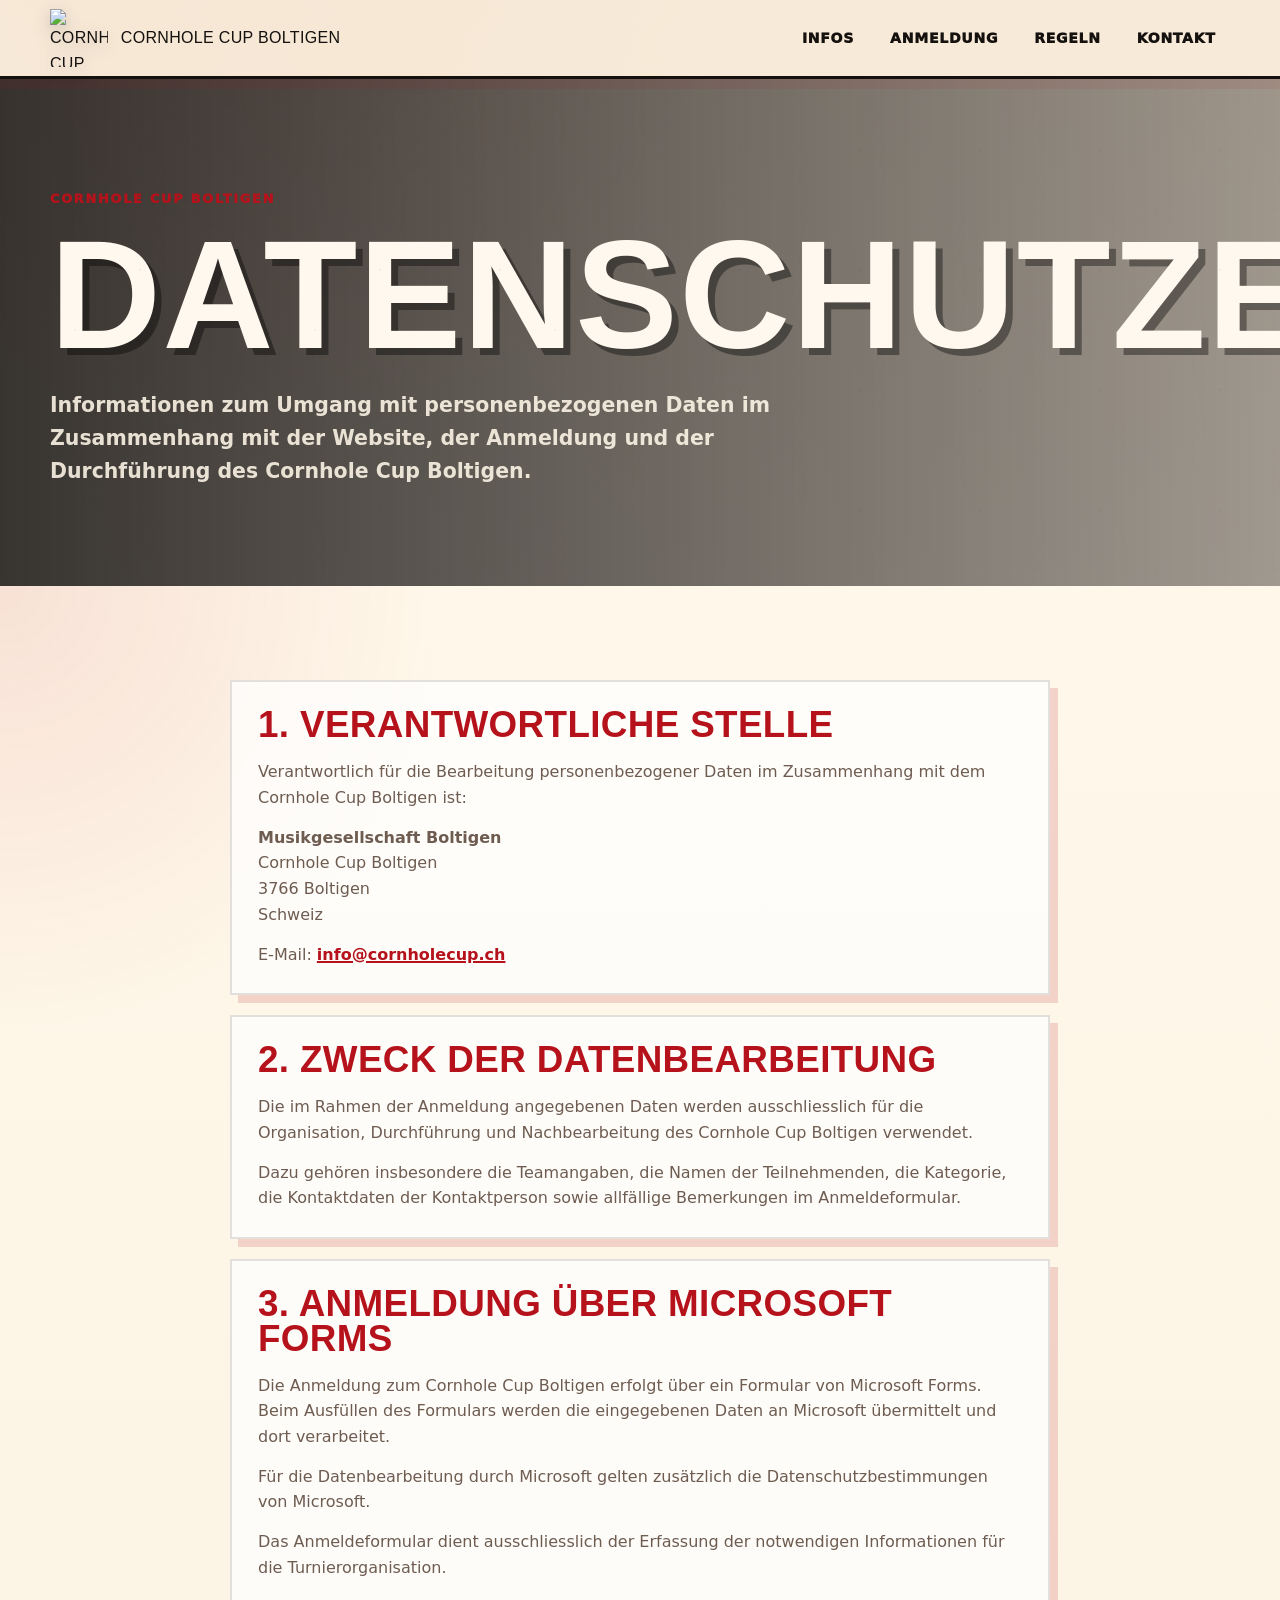
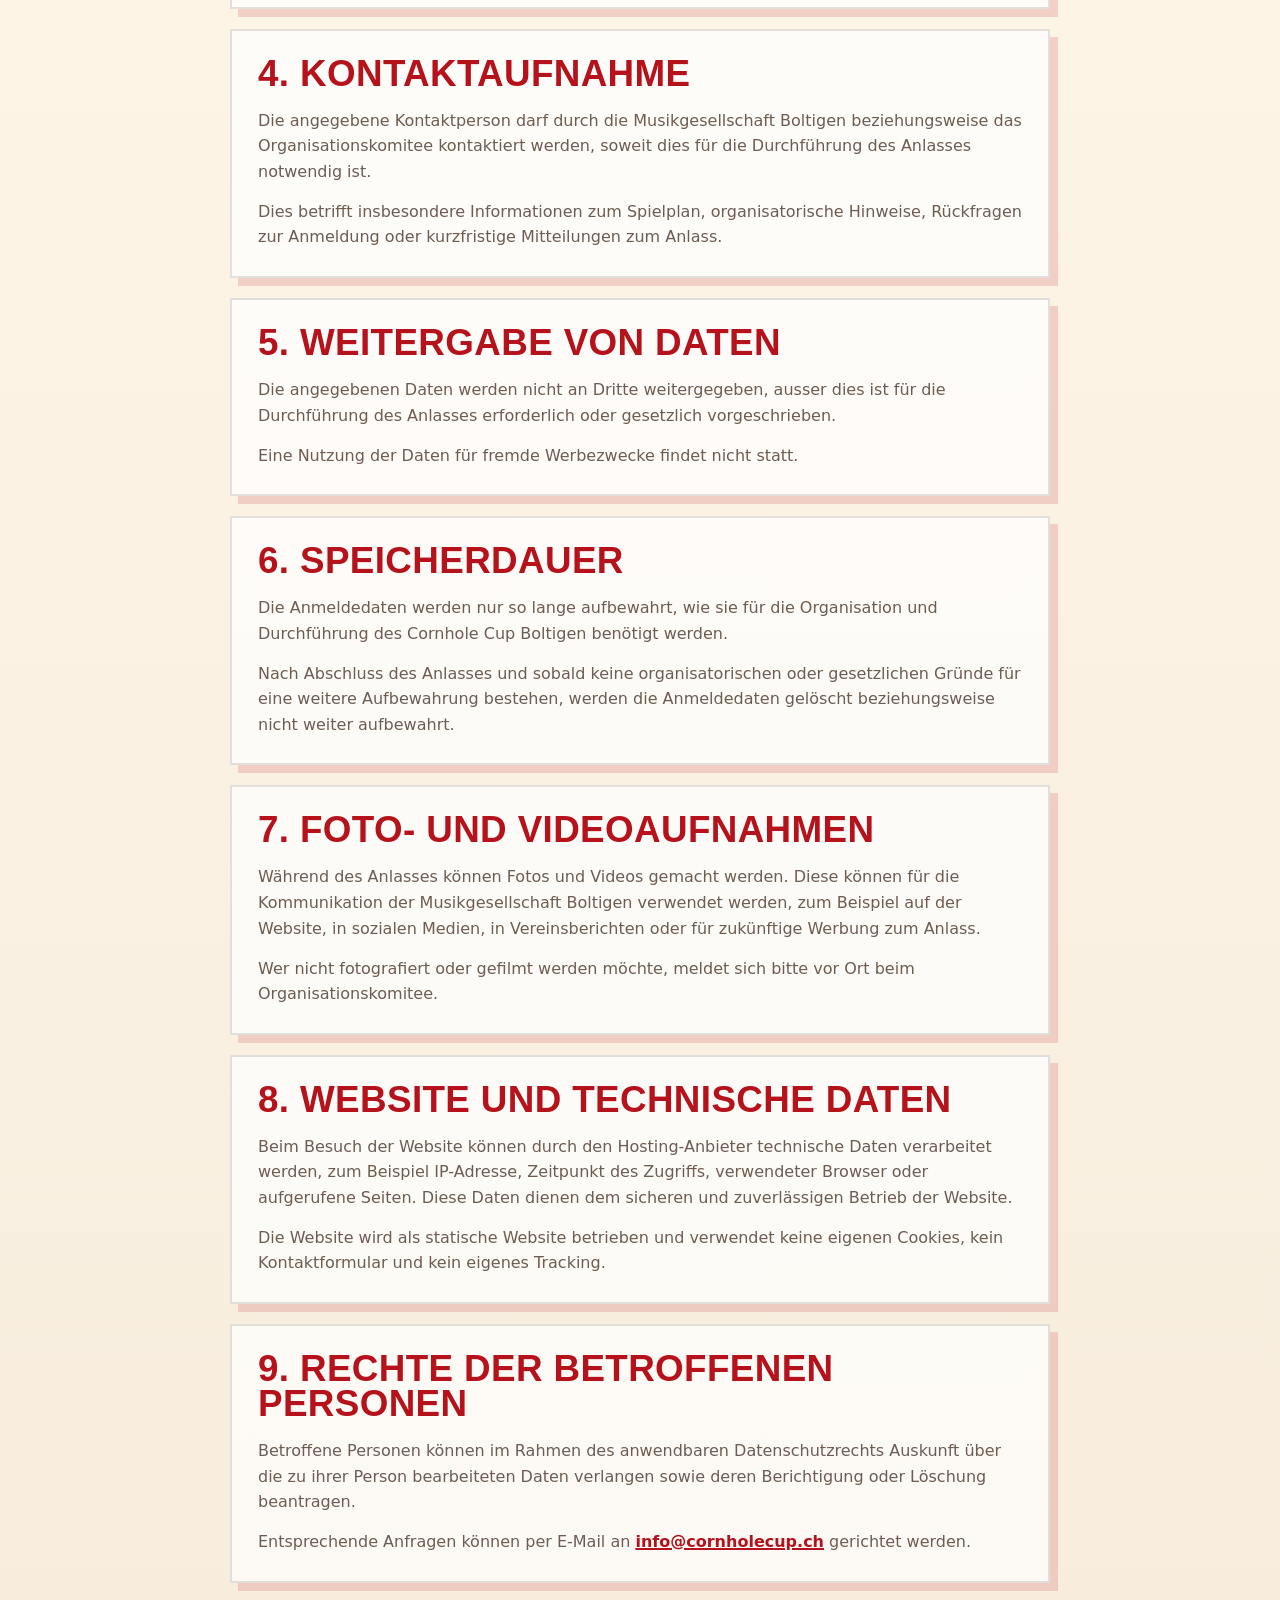
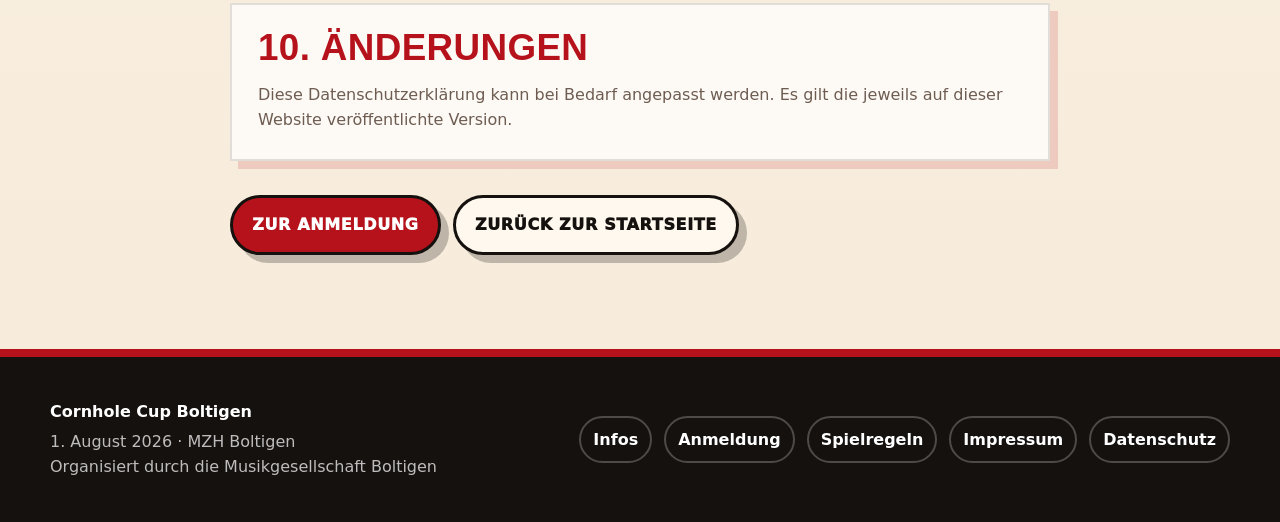
==== datenschutz.html @ 5753453e "Datenschutzerklärung und Imrpressum hinzufügen, Footer anpassen" ====
<!doctype html>
<html lang="de-CH">
<head>
  <meta charset="utf-8" />
  <meta name="viewport" content="width=device-width, initial-scale=1" />
  <title>Datenschutzerklärung | Cornhole Cup Boltigen</title>
  <meta name="description" content="Datenschutzerklärung für die Website und Anmeldung zum Cornhole Cup Boltigen." />
  <meta name="theme-color" content="#a91521" />
  <meta property="og:title" content="Datenschutzerklärung | Cornhole Cup Boltigen" />
  <meta property="og:description" content="Informationen zum Umgang mit personenbezogenen Daten beim Cornhole Cup Boltigen." />
  <meta property="og:type" content="website" />
  <meta property="og:image" content="assets/01_ms_forms_header_1600x400.png" />
  <link rel="icon" href="assets/favicon.svg" type="image/svg+xml" />
  <link rel="stylesheet" href="style.css" />
</head>

<body>
  <a class="skip-link" href="#main">Direkt zum Inhalt</a>

  <header class="site-header" id="home">
    <nav class="nav wrap" aria-label="Hauptnavigation">
      <a class="brand" href="index.html" aria-label="Cornhole Cup Boltigen Startseite">
        <img src="assets/03_cornhole_cup_logo_1000x1000.png" alt="Cornhole Cup Boltigen Logo" />
        <span>Cornhole Cup Boltigen</span>
      </a>

      <div class="nav-links always-visible">
        <a href="index.html#infos">Infos</a>
        <a href="index.html#anmeldung">Anmeldung</a>
        <a href="index.html#regeln">Regeln</a>
        <a href="index.html#kontakt">Kontakt</a>
      </div>
    </nav>
  </header>

  <main id="main">
    <section class="legal-hero">
      <div class="wrap">
        <p class="eyebrow">Cornhole Cup Boltigen</p>
        <h1>Datenschutzerklärung</h1>
        <p class="lead">
          Informationen zum Umgang mit personenbezogenen Daten im Zusammenhang mit
          der Website, der Anmeldung und der Durchführung des Cornhole Cup Boltigen.
        </p>
      </div>
    </section>

    <section class="section legal-page">
      <div class="wrap narrow">
        <article class="legal-block">
          <h2>1. Verantwortliche Stelle</h2>
          <p>
            Verantwortlich für die Bearbeitung personenbezogener Daten im Zusammenhang
            mit dem Cornhole Cup Boltigen ist:
          </p>
          <p>
            <strong>Musikgesellschaft Boltigen</strong><br>
            Cornhole Cup Boltigen<br>
            3766 Boltigen<br>
            Schweiz
          </p>
          <p>
            E-Mail:
            <a href="mailto:info@cornholecup.ch">info@cornholecup.ch</a>
          </p>
        </article>

        <article class="legal-block">
          <h2>2. Zweck der Datenbearbeitung</h2>
          <p>
            Die im Rahmen der Anmeldung angegebenen Daten werden ausschliesslich
            für die Organisation, Durchführung und Nachbearbeitung des Cornhole Cup
            Boltigen verwendet.
          </p>
          <p>
            Dazu gehören insbesondere die Teamangaben, die Namen der Teilnehmenden,
            die Kategorie, die Kontaktdaten der Kontaktperson sowie allfällige
            Bemerkungen im Anmeldeformular.
          </p>
        </article>

        <article class="legal-block">
          <h2>3. Anmeldung über Microsoft Forms</h2>
          <p>
            Die Anmeldung zum Cornhole Cup Boltigen erfolgt über ein Formular von
            Microsoft Forms. Beim Ausfüllen des Formulars werden die eingegebenen
            Daten an Microsoft übermittelt und dort verarbeitet.
          </p>
          <p>
            Für die Datenbearbeitung durch Microsoft gelten zusätzlich die
            Datenschutzbestimmungen von Microsoft.
          </p>
          <p>
            Das Anmeldeformular dient ausschliesslich der Erfassung der notwendigen
            Informationen für die Turnierorganisation.
          </p>
        </article>

        <article class="legal-block">
          <h2>4. Kontaktaufnahme</h2>
          <p>
            Die angegebene Kontaktperson darf durch die Musikgesellschaft Boltigen
            beziehungsweise das Organisationskomitee kontaktiert werden, soweit dies
            für die Durchführung des Anlasses notwendig ist.
          </p>
          <p>
            Dies betrifft insbesondere Informationen zum Spielplan, organisatorische
            Hinweise, Rückfragen zur Anmeldung oder kurzfristige Mitteilungen zum Anlass.
          </p>
        </article>

        <article class="legal-block">
          <h2>5. Weitergabe von Daten</h2>
          <p>
            Die angegebenen Daten werden nicht an Dritte weitergegeben, ausser dies
            ist für die Durchführung des Anlasses erforderlich oder gesetzlich
            vorgeschrieben.
          </p>
          <p>
            Eine Nutzung der Daten für fremde Werbezwecke findet nicht statt.
          </p>
        </article>

        <article class="legal-block">
          <h2>6. Speicherdauer</h2>
          <p>
            Die Anmeldedaten werden nur so lange aufbewahrt, wie sie für die
            Organisation und Durchführung des Cornhole Cup Boltigen benötigt werden.
          </p>
          <p>
            Nach Abschluss des Anlasses und sobald keine organisatorischen oder
            gesetzlichen Gründe für eine weitere Aufbewahrung bestehen, werden die
            Anmeldedaten gelöscht beziehungsweise nicht weiter aufbewahrt.
          </p>
        </article>

        <article class="legal-block">
          <h2>7. Foto- und Videoaufnahmen</h2>
          <p>
            Während des Anlasses können Fotos und Videos gemacht werden. Diese können
            für die Kommunikation der Musikgesellschaft Boltigen verwendet werden,
            zum Beispiel auf der Website, in sozialen Medien, in Vereinsberichten oder
            für zukünftige Werbung zum Anlass.
          </p>
          <p>
            Wer nicht fotografiert oder gefilmt werden möchte, meldet sich bitte vor
            Ort beim Organisationskomitee.
          </p>
        </article>

        <article class="legal-block">
          <h2>8. Website und technische Daten</h2>
          <p>
            Beim Besuch der Website können durch den Hosting-Anbieter technische Daten
            verarbeitet werden, zum Beispiel IP-Adresse, Zeitpunkt des Zugriffs,
            verwendeter Browser oder aufgerufene Seiten. Diese Daten dienen dem sicheren
            und zuverlässigen Betrieb der Website.
          </p>
          <p>
            Die Website wird als statische Website betrieben und verwendet keine eigenen
            Cookies, kein Kontaktformular und kein eigenes Tracking.
          </p>
        </article>

        <article class="legal-block">
          <h2>9. Rechte der betroffenen Personen</h2>
          <p>
            Betroffene Personen können im Rahmen des anwendbaren Datenschutzrechts
            Auskunft über die zu ihrer Person bearbeiteten Daten verlangen sowie deren
            Berichtigung oder Löschung beantragen.
          </p>
          <p>
            Entsprechende Anfragen können per E-Mail an
            <a href="mailto:info@cornholecup.ch">info@cornholecup.ch</a>
            gerichtet werden.
          </p>
        </article>

        <article class="legal-block">
          <h2>10. Änderungen</h2>
          <p>
            Diese Datenschutzerklärung kann bei Bedarf angepasst werden. Es gilt die
            jeweils auf dieser Website veröffentlichte Version.
          </p>
        </article>

        <div class="legal-actions">
          <a class="button primary" href="index.html#anmeldung">Zur Anmeldung</a>
          <a class="button secondary" href="index.html">Zurück zur Startseite</a>
        </div>
      </div>
    </section>
  </main>

  <footer class="footer">
    <div class="wrap footer-grid">
      <div>
        <strong>Cornhole Cup Boltigen</strong>
        <p>
          1. August 2026 · MZH Boltigen<br>
          Organisiert durch die Musikgesellschaft Boltigen
        </p>
      </div>

      <div class="footer-links">
        <a href="index.html#infos">Infos</a>
        <a href="index.html#anmeldung">Anmeldung</a>
        <a href="index.html#regeln">Spielregeln</a>
        <a href="impressum.html">Impressum</a>
        <a href="datenschutz.html">Datenschutz</a>
      </div>
    </div>
  </footer>
</body>
</html>
---- style.css ----
:root {
  --red: #b5121b;
  --red-dark: #7b0f16;
  --black: #15110f;
  --cream: #f7ead8;
  --paper: #fff8ee;
  --paper-2: #efe0cd;
  --muted: #6e5c51;
  --wood: #b77a42;
  --gold: #e7b44f;
  --line: rgba(21, 17, 15, .18);
  --shadow: 0 28px 80px rgba(21, 17, 15, .22);
  --radius: 24px;
}

* { box-sizing: border-box; }
html { scroll-behavior: smooth; }
body {
  margin: 0;
  color: var(--black);
  font-family: ui-sans-serif, system-ui, -apple-system, BlinkMacSystemFont, "Segoe UI", sans-serif;
  line-height: 1.6;
  background:
    radial-gradient(circle at 20% 0%, rgba(181,18,27,.10), transparent 28rem),
    linear-gradient(180deg, var(--cream) 0%, #fff7ec 36%, #f4e5d2 100%);
}
body::before {
  content: "";
  position: fixed;
  inset: 0;
  pointer-events: none;
  opacity: .18;
  background-image:
    radial-gradient(circle at 20px 30px, rgba(21,17,15,.25) 0 1px, transparent 1px),
    radial-gradient(circle at 75px 90px, rgba(21,17,15,.18) 0 1px, transparent 1px);
  background-size: 120px 120px;
  mix-blend-mode: multiply;
}

a { color: inherit; }
img { max-width: 100%; display: block; }
.wrap { width: min(1180px, calc(100% - 40px)); margin: 0 auto; }
.narrow { width: min(820px, calc(100% - 40px)); }
.section { padding: 94px 0; position: relative; }
.skip-link { position: absolute; left: -999px; top: 1rem; z-index: 100; padding: .7rem 1rem; border-radius: 999px; background: var(--black); color: white; }
.skip-link:focus { left: 1rem; }

.site-header {
  position: sticky;
  top: 0;
  z-index: 50;
  background: rgba(247, 234, 216, .88);
  backdrop-filter: blur(18px);
  border-bottom: 3px solid var(--black);
  box-shadow: 0 10px 0 rgba(181,18,27,.08);
}
.nav { display: flex; align-items: center; justify-content: space-between; min-height: 76px; }
.brand { display: flex; align-items: center; gap: .8rem; text-decoration: none; font-family: Impact, "Arial Black", sans-serif; text-transform: uppercase; letter-spacing: .02em; }
.brand img { width: 58px; height: 58px; object-fit: contain; filter: drop-shadow(0 5px 8px rgba(0,0,0,.18)); }
.nav-links { display: flex; gap: .45rem; align-items: center; }
.nav-links a { text-decoration: none; text-transform: uppercase; font-weight: 950; font-size: .88rem; letter-spacing: .05em; padding: .65rem .9rem; border-radius: 999px; }
.nav-links a:hover { background: var(--black); color: var(--paper); }
.nav-toggle { display: none; border: 2px solid var(--black); background: var(--red); color: white; border-radius: 999px; padding: .62rem .95rem; font-weight: 950; }

.hero { min-height: 860px; display: grid; place-items: end start; position: relative; overflow: hidden; background: var(--black); }
.hero-poster { position: absolute; inset: 0; background-image: url('assets/hero-header.jpg'); background-size: cover; background-position: center top; transform: scale(1.02); }
.hero-poster::after { content: ""; position: absolute; inset: 0; background: linear-gradient(90deg, rgba(21,17,15,.88) 0%, rgba(21,17,15,.55) 42%, rgba(21,17,15,.05) 76%), linear-gradient(0deg, rgba(181,18,27,.92), transparent 28%, transparent 70%, rgba(247,234,216,.35)); }
.hero-content { position: relative; z-index: 2; padding: 0 0 82px; color: white; max-width: 780px; }
.stamp { display: inline-flex; transform: rotate(-2deg); margin: 0 0 1.2rem; padding: .55rem .85rem; border: 3px solid var(--paper); border-radius: 999px; background: var(--red); color: white; text-transform: uppercase; font-family: Impact, "Arial Black", sans-serif; letter-spacing: .06em; box-shadow: 8px 8px 0 var(--black); }
h1, h2, h3 { margin: 0; line-height: .95; font-family: Impact, "Arial Black", sans-serif; text-transform: uppercase; letter-spacing: .01em; }
h1 { font-size: clamp(4rem, 12vw, 9.6rem); text-shadow: 7px 7px 0 rgba(0,0,0,.38); }
h1 span, h1 strong, h1 em { display: block; font-style: normal; }
h1 strong { color: var(--red); -webkit-text-stroke: 2px var(--paper); text-shadow: 7px 7px 0 rgba(0,0,0,.45); }
h1 em { display: inline-block; color: var(--paper); background: var(--black); padding: .06em .16em .12em; transform: rotate(-1.8deg); font-size: .42em; letter-spacing: .12em; }
h2 { font-size: clamp(2.4rem, 6vw, 5.2rem); }
h3 { font-size: 1.45rem; }
.slogan { margin: 1.2rem 0 1rem; color: var(--paper); font-family: "Trebuchet MS", ui-sans-serif, sans-serif; font-weight: 950; font-style: italic; font-size: clamp(1.45rem, 4vw, 3.2rem); text-transform: uppercase; letter-spacing: .02em; text-shadow: 3px 3px 0 var(--red-dark); }
.lead { max-width: 690px; font-size: clamp(1.05rem, 2vw, 1.28rem); color: rgba(255,255,255,.92); font-weight: 650; }
.hero-actions { display: flex; flex-wrap: wrap; gap: .9rem; margin-top: 2rem; }
.button { display: inline-flex; align-items: center; justify-content: center; min-height: 54px; padding: .9rem 1.2rem; border: 3px solid var(--black); border-radius: 999px; text-decoration: none; text-transform: uppercase; font-weight: 1000; letter-spacing: .04em; box-shadow: 8px 8px 0 rgba(21,17,15,.25); transition: transform .18s ease, box-shadow .18s ease; }
.button:hover { transform: translate(-2px, -2px); box-shadow: 12px 12px 0 rgba(21,17,15,.28); }
.button.primary { background: var(--red); color: white; }
.button.secondary { background: var(--paper); color: var(--black); }
.button.light-button { background: white; color: var(--red); margin-top: 1.1rem; }

.eyebrow { margin: 0 0 .85rem; color: var(--red); text-transform: uppercase; font-weight: 1000; letter-spacing: .14em; font-size: .8rem; }
.eyebrow.light { color: rgba(255,255,255,.75); }
.poster-panel, .text-block, .teaser-card, .qr-card, .rule, .logo-panel, .badge-panel {
  background: rgba(255,248,238,.88);
  border: 4px solid var(--black);
  border-radius: var(--radius);
  box-shadow: var(--shadow), 10px 10px 0 rgba(181,18,27,.18);
}
.poster-panel { padding: 34px; position: relative; overflow: hidden; }
.poster-panel::before, .poster-panel::after { content: ""; position: absolute; left: -5%; right: -5%; height: 26px; background: var(--red); transform: rotate(-1.5deg); opacity: .9; }
.poster-panel::before { top: 18px; }
.poster-panel::after { bottom: 22px; background: var(--black); }
.panel-title { text-align: center; max-width: 760px; margin: 18px auto 34px; }
.fact-grid { display: grid; grid-template-columns: repeat(3, 1fr); gap: 18px; }
.fact { min-height: 160px; padding: 22px; background: var(--paper); border: 3px solid var(--black); border-radius: 18px; position: relative; overflow: hidden; }
.fact::after { content: ""; position: absolute; right: -40px; bottom: -50px; width: 120px; height: 120px; border-radius: 50%; background: rgba(181,18,27,.12); }
.fact-icon { display: inline-grid; place-items: center; width: 54px; height: 54px; margin-bottom: 16px; background: var(--red); color: white; border: 3px solid var(--black); border-radius: 50%; font-size: 1.35rem; }
.fact small { display: block; color: var(--red); text-transform: uppercase; font-weight: 1000; letter-spacing: .06em; }
.fact strong { display: block; font-family: Impact, "Arial Black", sans-serif; font-size: clamp(1.45rem, 3vw, 2.25rem); line-height: 1.05; text-transform: uppercase; }

.split, .registration-grid, .organizer-grid { display: grid; grid-template-columns: 1fr 1fr; align-items: center; gap: 50px; }
.reverse { grid-template-columns: 1.08fr .92fr; }
.teaser-card { padding: 14px; transform: rotate(-1deg); }
.teaser-card img { border-radius: 16px; border: 2px solid var(--black); }
.text-block { padding: clamp(26px, 4vw, 44px); }
.text-block p { color: var(--muted); font-size: 1.05rem; }
.callout { margin-top: 1.4rem; padding: 1rem 1.15rem; background: var(--black); color: white; border-left: 10px solid var(--red); font-weight: 900; transform: rotate(-1deg); }
.registration { background: linear-gradient(135deg, var(--black), #2d1513 45%, var(--red-dark)); color: white; overflow: hidden; }
.registration::before { content: ""; position: absolute; inset: 0; background-image: url('assets/hero-header.jpg'); background-size: cover; background-position: center; opacity: .12; filter: grayscale(1); }
.registration-grid { position: relative; z-index: 1; }
.registration-copy p { color: rgba(255,255,255,.82); font-size: 1.05rem; }
.deadline-box { width: min(520px, 100%); margin: 1.4rem 0 .4rem; padding: 18px 22px; border: 3px solid rgba(255,255,255,.75); background: rgba(181,18,27,.75); box-shadow: 7px 7px 0 rgba(0,0,0,.4); }
.deadline-box small { display: block; text-transform: uppercase; letter-spacing: .1em; font-weight: 950; color: rgba(255,255,255,.72); }
.deadline-box strong { display: block; font-family: Impact, "Arial Black", sans-serif; font-size: clamp(1.6rem, 3vw, 2.3rem); line-height: 1; }
.qr-card { background: var(--paper); color: var(--black); text-align: center; padding: 28px; transform: rotate(1deg); }
.qr-card img { width: min(330px, 100%); margin: 0 auto 1.2rem; border: 4px solid var(--black); }
.section-heading { text-align: center; max-width: 800px; margin: 0 auto 42px; }
.section-heading p:not(.eyebrow) { color: var(--muted); font-size: 1.08rem; }
.rules-grid { display: grid; grid-template-columns: repeat(3, 1fr); gap: 18px; }
.rule { padding: 22px; min-height: 160px; background: var(--paper); }
.rule span { display: inline-flex; align-items: center; justify-content: center; width: 54px; height: 54px; margin-bottom: 1rem; border-radius: 50%; background: var(--black); color: white; font-family: Impact, "Arial Black", sans-serif; font-size: 1.25rem; }
.rule p { margin: 0; color: var(--muted); font-weight: 760; }
.atmosphere { background: rgba(255,248,238,.72); }
.check-list { list-style: none; padding: 0; margin: 1.4rem 0 0; display: grid; gap: .7rem; }
.check-list li { position: relative; padding-left: 2.1rem; font-weight: 950; text-transform: uppercase; }
.check-list li::before { content: "★"; position: absolute; left: 0; top: 0; color: var(--red); }
.badge-panel { display: grid; place-items: center; padding: 28px; text-align: center; background: var(--black); color: white; transform: rotate(1deg); }
.badge-panel img { width: min(430px, 100%); filter: drop-shadow(0 14px 22px rgba(0,0,0,.35)); }
.badge-panel p { margin: 1rem 0 0; font-family: Impact, "Arial Black", sans-serif; color: var(--paper); text-transform: uppercase; font-size: clamp(1.4rem, 3vw, 2.4rem); line-height: 1; }
.organizer-grid { grid-template-columns: .72fr 1.28fr; }
.logo-panel { min-height: 320px; display: grid; place-items: center; padding: 30px; background: white; }
.logo-panel img { width: min(300px, 80%); border-radius: 8px; }
.mail-link { display: inline-flex; margin-top: 1rem; color: var(--red); text-decoration-thickness: 3px; font-weight: 1000; font-size: 1.1rem; }
.privacy { padding-top: 30px; }
.footer { padding: 42px 0; background: var(--black); color: white; border-top: 8px solid var(--red); }
.footer p { margin: .25rem 0 0; color: rgba(255,255,255,.72); }
.footer-grid { display: flex; align-items: center; justify-content: space-between; gap: 28px; }
.footer-links { display: flex; gap: .75rem; flex-wrap: wrap; }
.footer-links a { text-decoration: none; color: white; border: 2px solid rgba(255,255,255,.24); padding: .55rem .75rem; border-radius: 999px; font-weight: 850; }
.reveal { opacity: 0; transform: translateY(22px); transition: opacity .75s ease, transform .75s ease; }
.reveal.visible { opacity: 1; transform: translateY(0); }


.rules-intro {
  display: flex;
  justify-content: space-between;
  align-items: center;
  gap: 24px;
  margin: 0 0 28px;
  padding: 22px 24px;
  background: var(--black);
  color: white;
  border: 4px solid var(--black);
  border-radius: var(--radius);
  box-shadow: var(--shadow), 10px 10px 0 rgba(181,18,27,.18);
}
.rules-intro strong {
  display: block;
  font-family: Impact, "Arial Black", sans-serif;
  font-size: clamp(1.5rem, 3vw, 2.35rem);
  line-height: 1;
  text-transform: uppercase;
  letter-spacing: .02em;
}
.rules-intro p {
  margin: .45rem 0 0;
  color: rgba(255,255,255,.78);
  font-weight: 750;
}
.official-rules-grid .rule h3 {
  margin: 0 0 .55rem;
  font-family: Impact, "Arial Black", sans-serif;
  text-transform: uppercase;
  letter-spacing: .02em;
  color: var(--black);
}

@media (max-width: 940px) {
  .hero { min-height: 760px; }
  .hero-poster { background-position: 58% top; }
  .hero-poster::after { background: linear-gradient(90deg, rgba(21,17,15,.88), rgba(21,17,15,.55)), linear-gradient(0deg, rgba(181,18,27,.82), transparent 44%); }
  .fact-grid, .rules-grid { grid-template-columns: repeat(2, 1fr); }
  .rules-intro { align-items: flex-start; flex-direction: column; }
  .split, .registration-grid, .organizer-grid, .reverse { grid-template-columns: 1fr; }
}
@media (max-width: 700px) {
  .wrap { width: min(100% - 28px, 1180px); }
  .section { padding: 70px 0; }
  .nav-toggle { display: inline-flex; }
  .brand span { display: none; }
  .nav-links { position: absolute; top: 76px; left: 14px; right: 14px; flex-direction: column; align-items: stretch; padding: 14px; background: var(--paper); border: 3px solid var(--black); border-radius: 20px; box-shadow: var(--shadow); transform-origin: top; transform: scaleY(0); opacity: 0; pointer-events: none; transition: .2s ease; }
  .nav-links.open { transform: scaleY(1); opacity: 1; pointer-events: auto; }
  .nav-links a { padding: .9rem 1rem; }
  .hero { min-height: 700px; }
  .hero-content { padding-bottom: 48px; }
  h1 { font-size: clamp(3.8rem, 20vw, 6rem); }
  h1 em { font-size: .48em; }
  .hero-actions .button, .button.light-button { width: 100%; }
  .fact-grid, .rules-grid { grid-template-columns: 1fr; }
  .poster-panel { padding: 22px; }
  .footer-grid { flex-direction: column; align-items: flex-start; }
}
@media (prefers-reduced-motion: reduce) {
  html { scroll-behavior: auto; }
  .reveal, .button { transition: none; }
  .button:hover { transform: none; }
}

.conditions {
  background:
    radial-gradient(circle at top left, rgba(185, 20, 32, .10), transparent 28rem),
    linear-gradient(180deg, #fff8ea 0%, #f7ecdc 100%);
}

.conditions .narrow {
  max-width: 940px;
}

.conditions h2 {
  text-transform: uppercase;
}

.conditions-intro {
  display: inline-block;
  margin: 1rem 0 1.4rem;
  padding: .55rem .9rem;
  background: var(--ink);
  color: var(--paper);
  font-weight: 900;
  text-transform: uppercase;
  letter-spacing: .08em;
}

.conditions-list {
  display: grid;
  gap: 18px;
  margin-top: 2rem;
}

.condition-item {
  padding: 24px;
  background: rgba(255, 255, 255, .72);
  border: 2px solid rgba(27, 22, 18, .12);
  box-shadow: 8px 8px 0 rgba(185, 20, 32, .16);
}

.condition-item h3 {
  margin-bottom: 1rem;
  color: var(--red);
  text-transform: uppercase;
  letter-spacing: -.02em;
}

.condition-item p {
  margin: 0 0 .85rem;
  color: var(--muted);
}

.condition-item p:last-child {
  margin-bottom: 0;
}

.condition-item ul {
  margin: .5rem 0 1rem;
  padding-left: 1.2rem;
  color: var(--muted);
}

.condition-item li {
  margin-bottom: .45rem;
}

.condition-item strong {
  color: var(--ink);
}

@media (max-width: 700px) {
  .condition-item {
    padding: 18px;
    box-shadow: 5px 5px 0 rgba(185, 20, 32, .16);
  }

  .conditions-intro {
    font-size: .85rem;
  }
}

.legal-hero {
  padding: 110px 0 78px;
  background:
    linear-gradient(90deg, rgba(13, 11, 10, .82), rgba(13, 11, 10, .38)),
    url("assets/01_ms_forms_header_1600x400.png") center / cover no-repeat;
  color: var(--paper);
}

.legal-hero h1 {
  max-width: 980px;
  text-transform: uppercase;
  color: var(--paper);
}

.legal-hero .lead {
  max-width: 780px;
  color: rgba(255, 247, 232, .88);
}

.legal-page {
  background:
    radial-gradient(circle at top left, rgba(185, 20, 32, .10), transparent 28rem),
    linear-gradient(180deg, #fff8ea 0%, #f7ecdc 100%);
}

.legal-page .narrow {
  max-width: 940px;
}

.legal-block {
  margin-bottom: 20px;
  padding: 26px;
  background: rgba(255, 255, 255, .74);
  border: 2px solid rgba(27, 22, 18, .12);
  box-shadow: 8px 8px 0 rgba(185, 20, 32, .16);
}

.legal-block h2 {
  margin-bottom: 1rem;
  color: var(--red);
  text-transform: uppercase;
  font-size: clamp(1.45rem, 3vw, 2.3rem);
}

.legal-block p {
  margin: 0 0 .9rem;
  color: var(--muted);
}

.legal-block p:last-child {
  margin-bottom: 0;
}

.legal-block a {
  color: var(--red);
  font-weight: 900;
  text-decoration-thickness: 2px;
}

.legal-actions {
  display: flex;
  flex-wrap: wrap;
  gap: 12px;
  margin-top: 34px;
}

@media (max-width: 700px) {
  .legal-hero {
    padding: 86px 0 58px;
  }

  .legal-block {
    padding: 20px;
    box-shadow: 5px 5px 0 rgba(185, 20, 32, .16);
  }

  .legal-actions .button {
    width: 100%;
  }
}
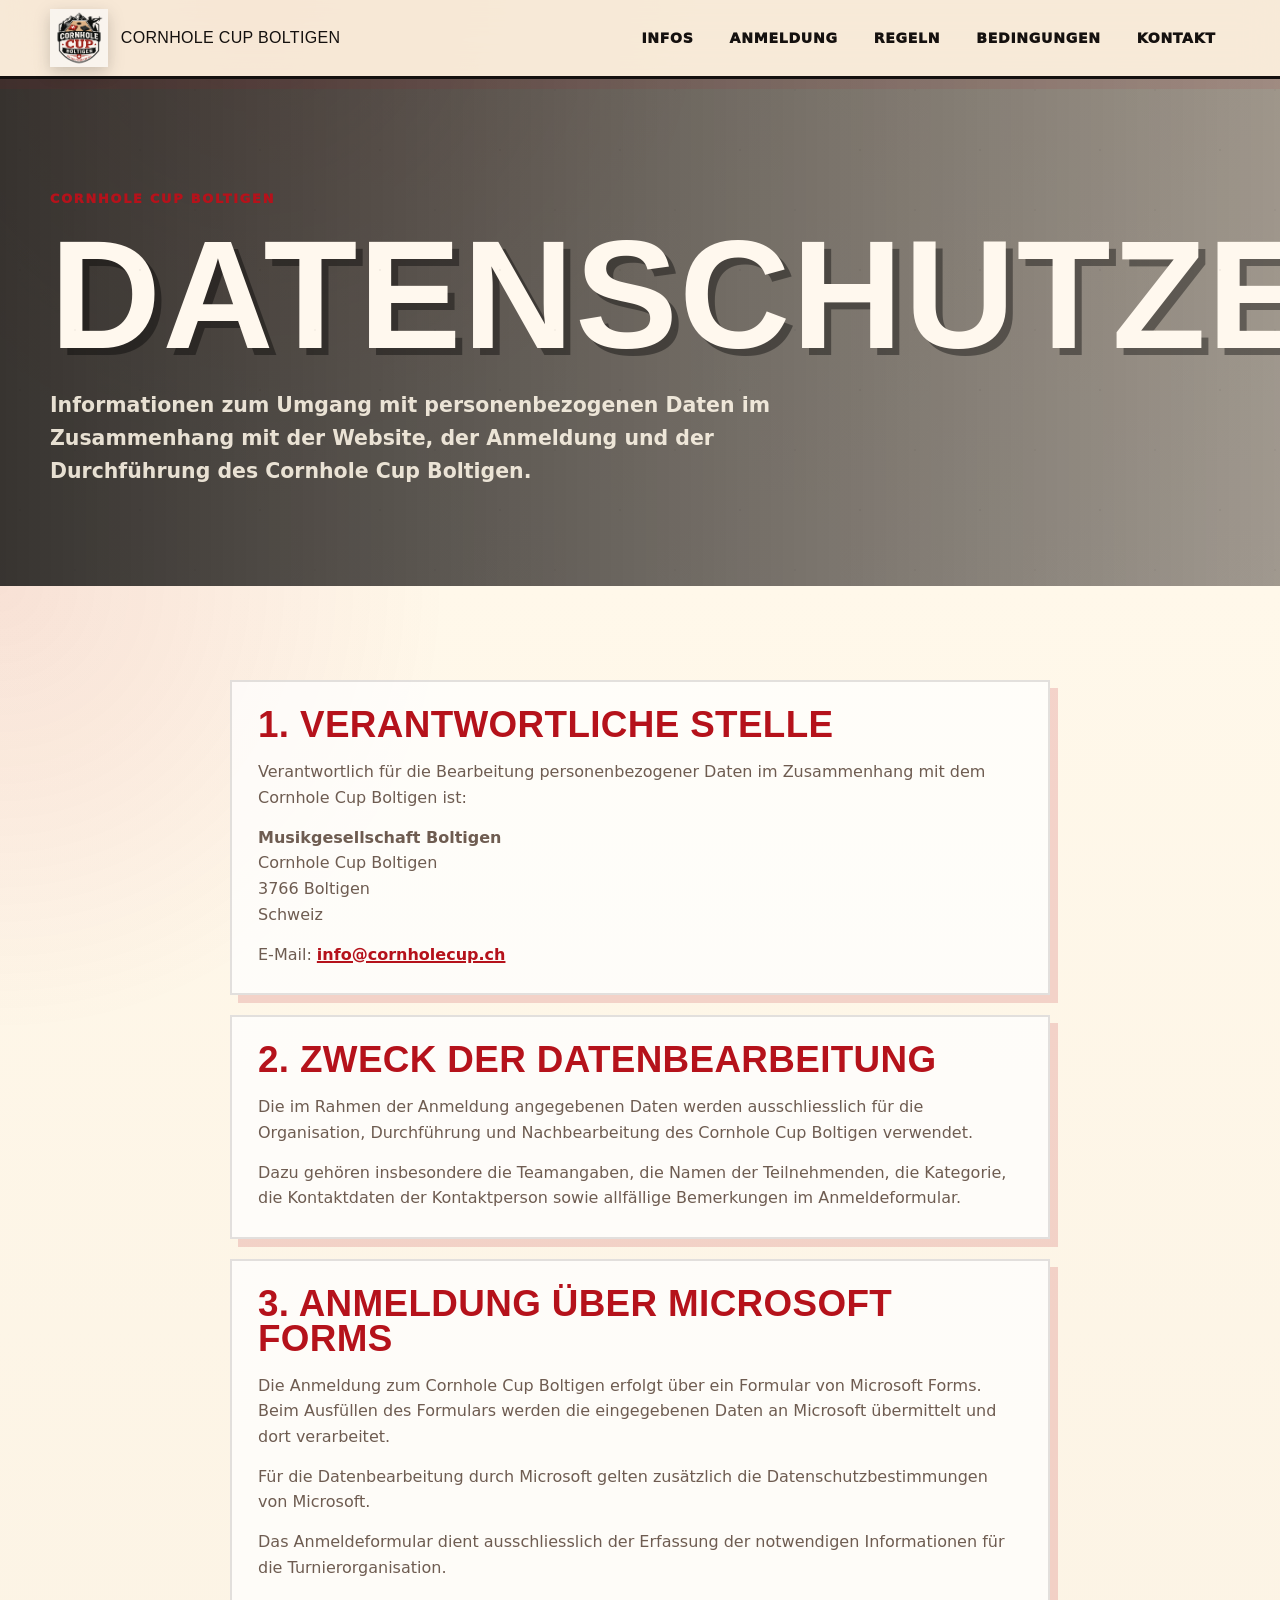
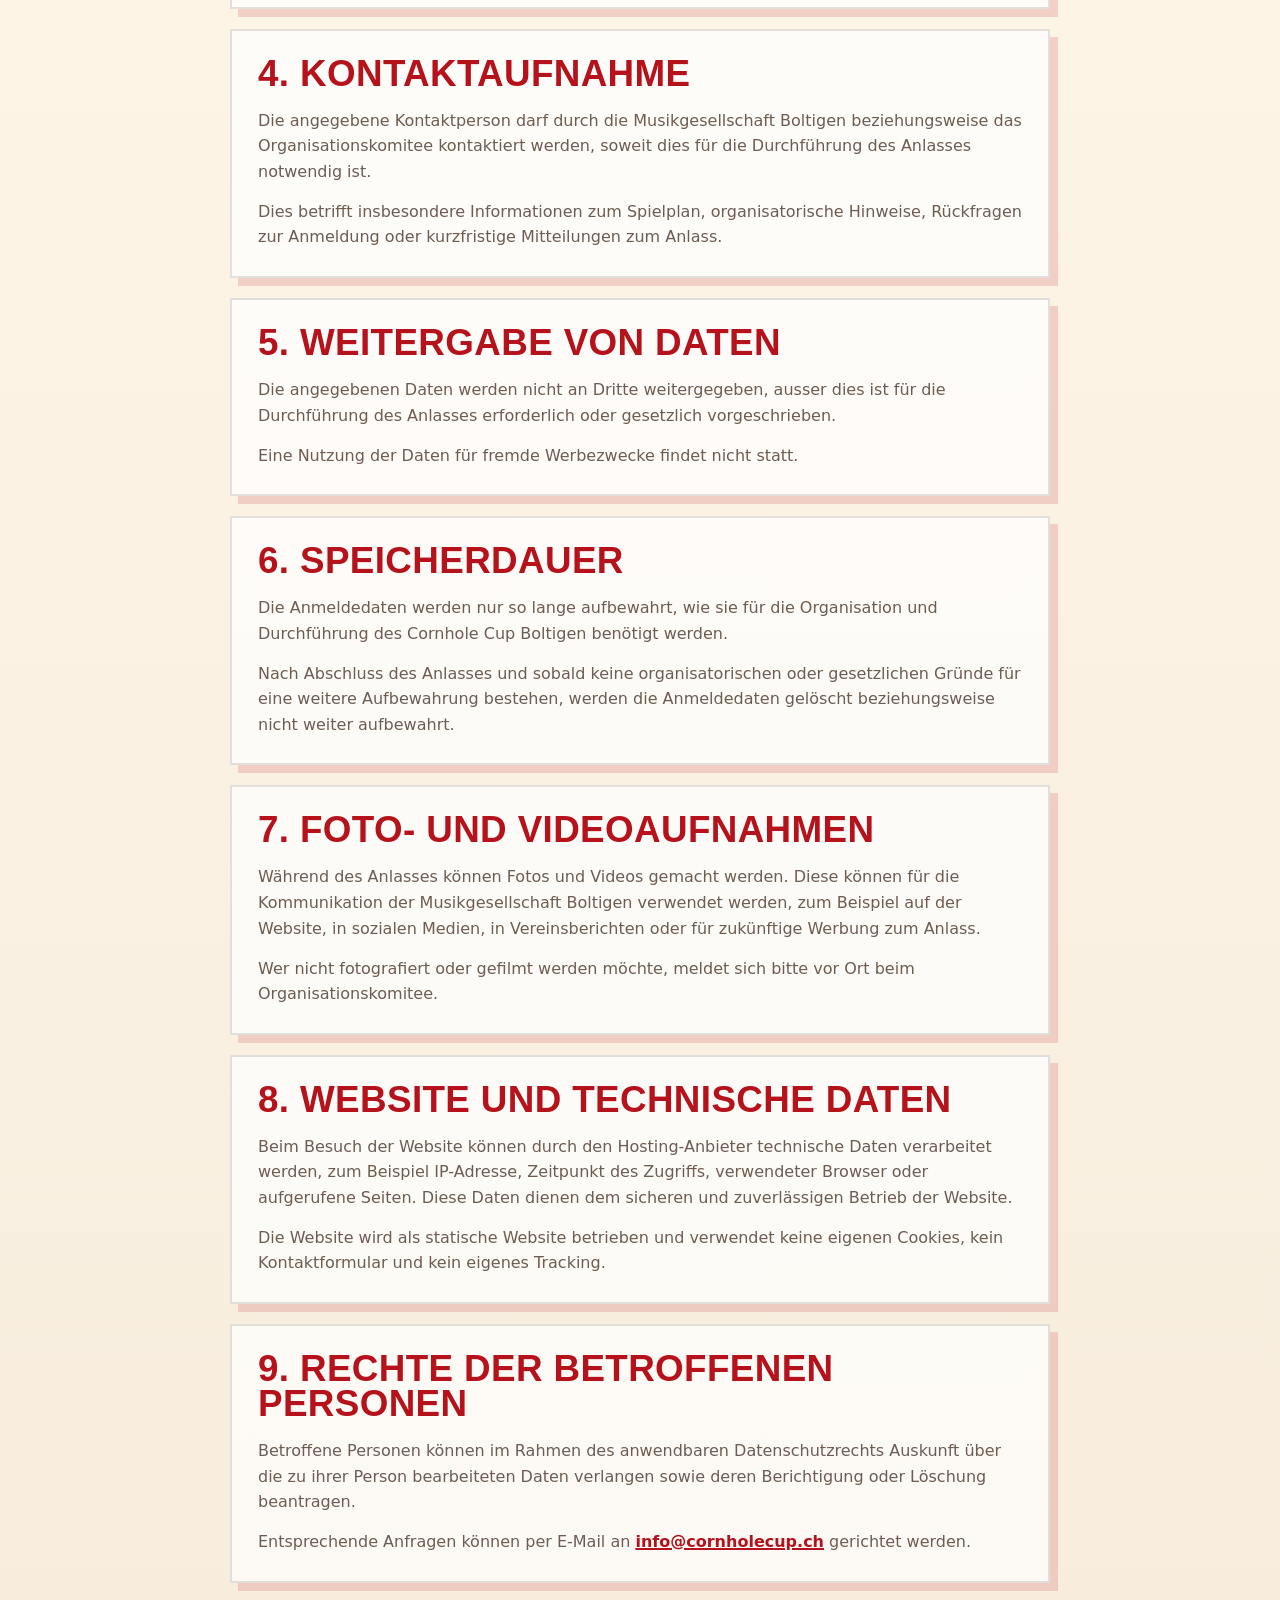
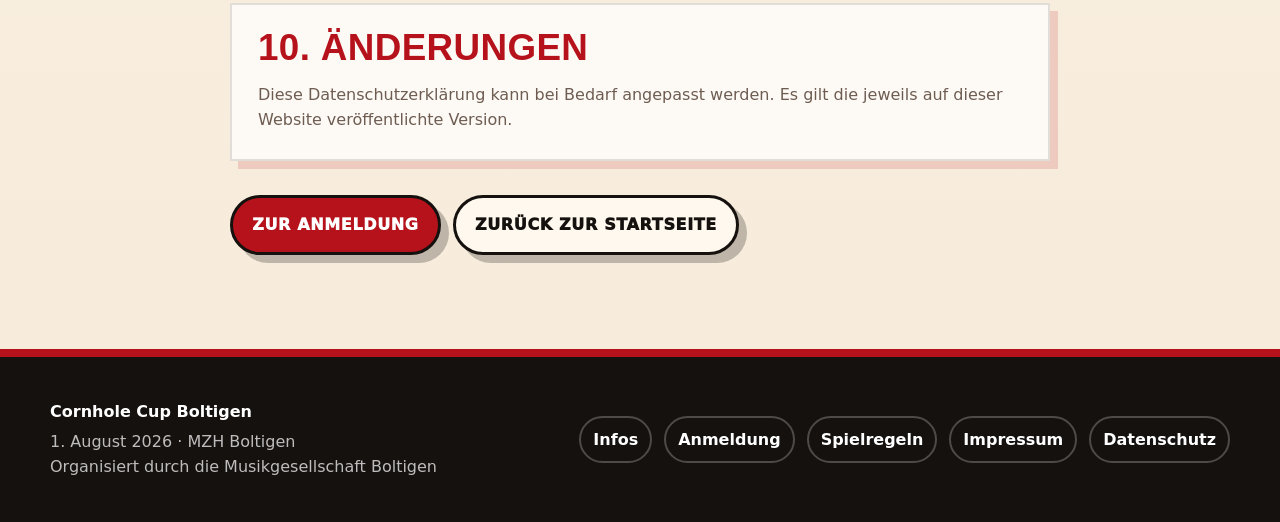
==== commit 3c9d073d: "header datenschutzseite anpassen" ====
--- a/datenschutz.html
+++ b/datenschutz.html
@@ -19,16 +19,17 @@
 
   <header class="site-header" id="home">
     <nav class="nav wrap" aria-label="Hauptnavigation">
-      <a class="brand" href="index.html" aria-label="Cornhole Cup Boltigen Startseite">
-        <img src="assets/03_cornhole_cup_logo_1000x1000.png" alt="Cornhole Cup Boltigen Logo" />
+      <a class="brand" href="#home" aria-label="Cornhole Cup Boltigen Startseite">
+        <img src="assets/logo-cornhole-cup.png" alt="Cornhole Cup Boltigen Logo" />
         <span>Cornhole Cup Boltigen</span>
       </a>
-
-      <div class="nav-links always-visible">
-        <a href="index.html#infos">Infos</a>
-        <a href="index.html#anmeldung">Anmeldung</a>
-        <a href="index.html#regeln">Regeln</a>
-        <a href="index.html#kontakt">Kontakt</a>
+      <button class="nav-toggle" aria-expanded="false" aria-controls="nav-links">Menü</button>
+      <div class="nav-links" id="nav-links">
+        <a href="#infos">Infos</a>
+        <a href="#anmeldung">Anmeldung</a>
+        <a href="#regeln">Regeln</a>
+        <a href="#bedingungen">Bedingungen</a>
+        <a href="#kontakt">Kontakt</a>
       </div>
     </nav>
   </header>
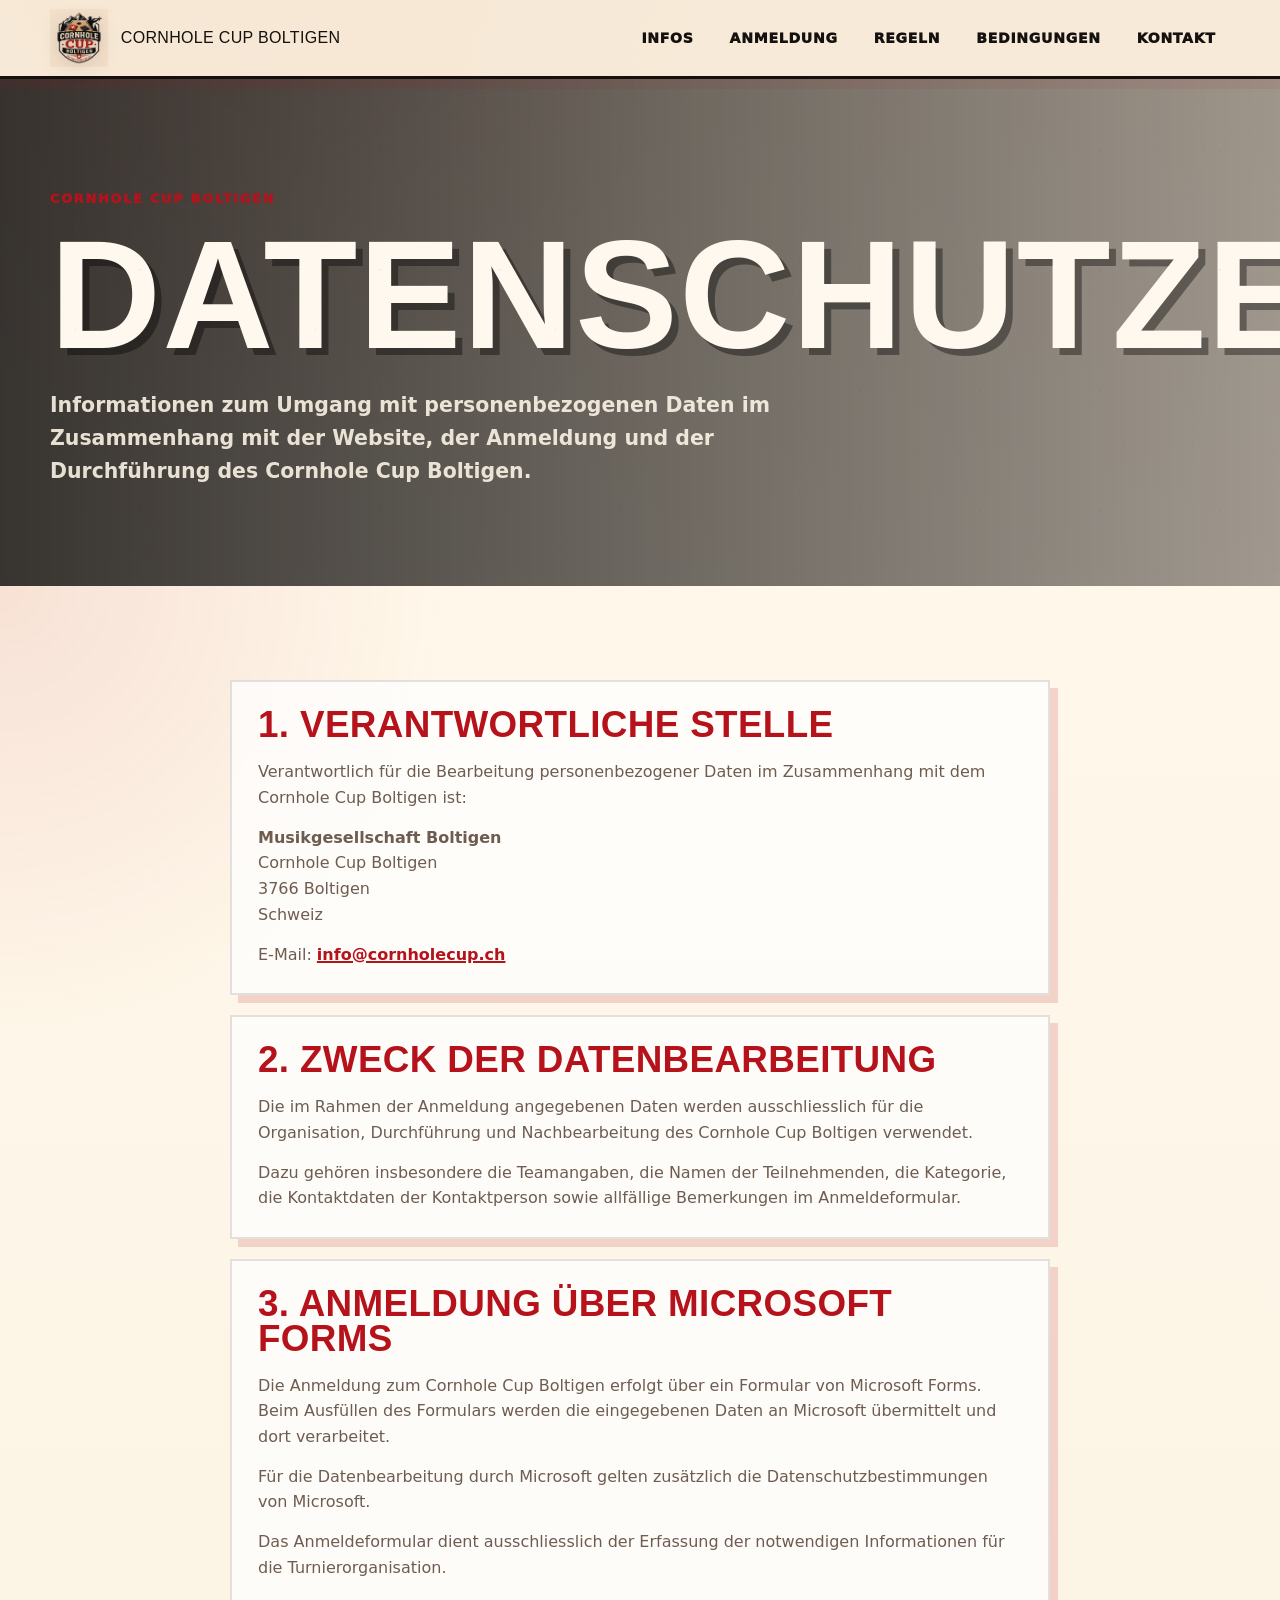
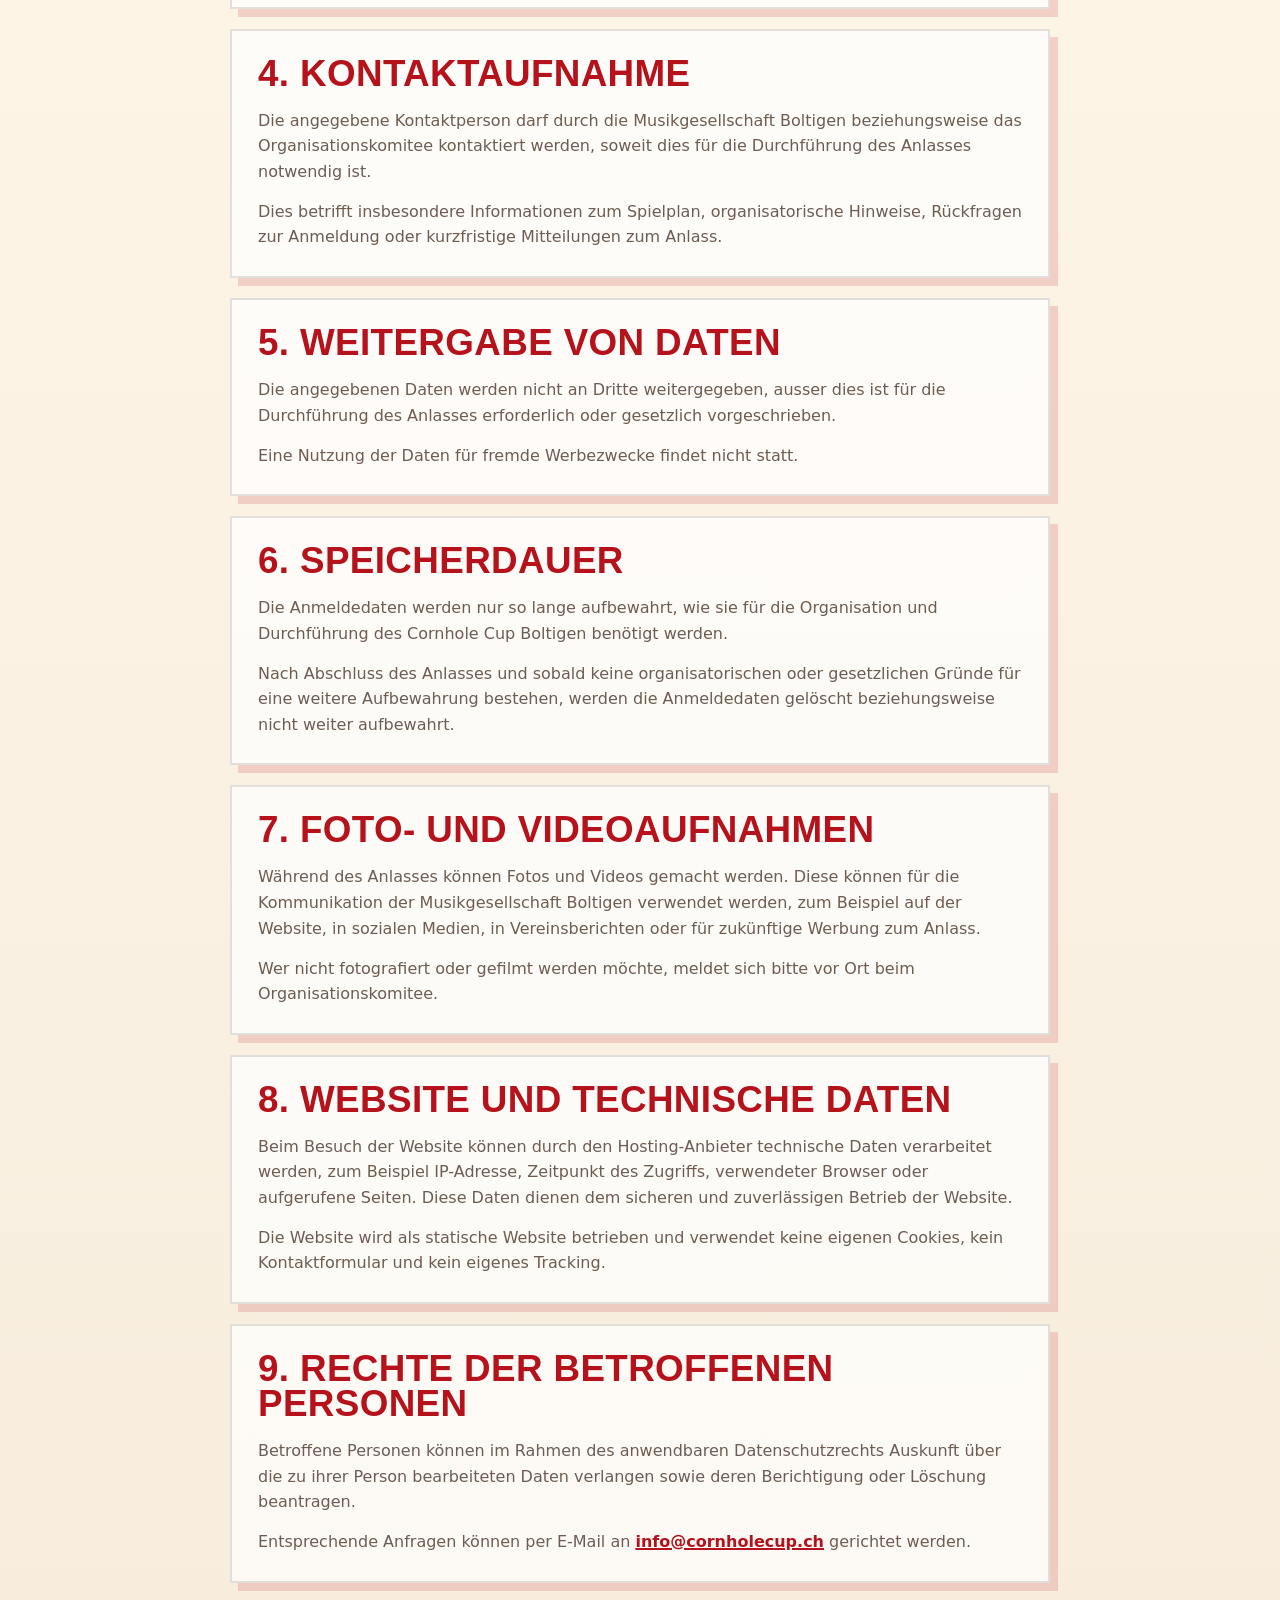
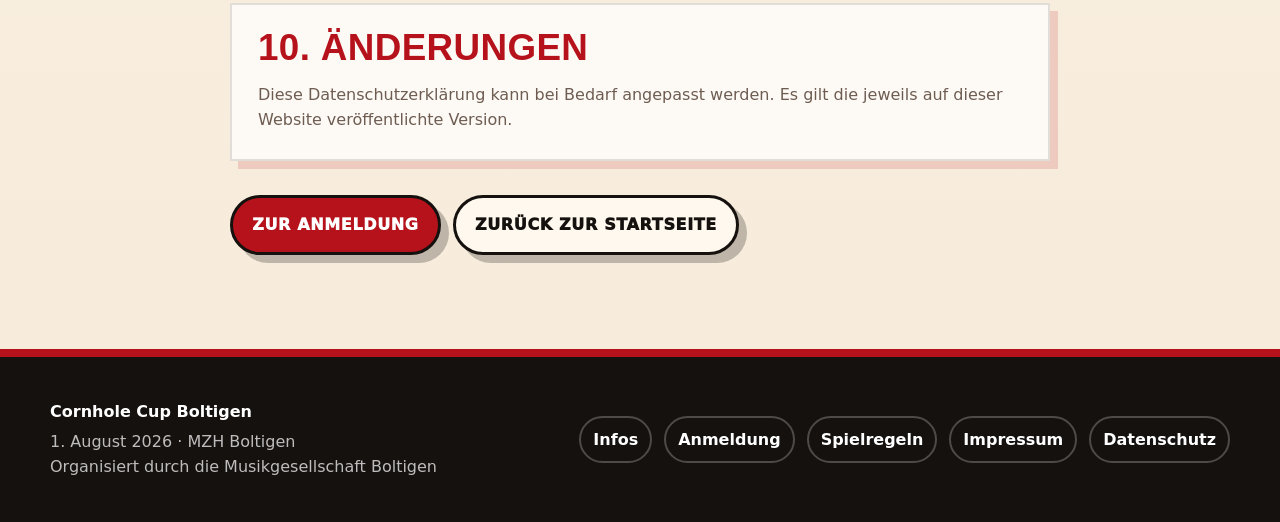
==== commit 290b9058: "Update datenschutz.html Kontrolle Links im Header" ====
--- a/datenschutz.html
+++ b/datenschutz.html
@@ -25,11 +25,11 @@
       </a>
       <button class="nav-toggle" aria-expanded="false" aria-controls="nav-links">Menü</button>
       <div class="nav-links" id="nav-links">
-        <a href="#infos">Infos</a>
-        <a href="#anmeldung">Anmeldung</a>
-        <a href="#regeln">Regeln</a>
-        <a href="#bedingungen">Bedingungen</a>
-        <a href="#kontakt">Kontakt</a>
+        <a href="index.html#infos">Infos</a>
+        <a href="cornholecup.ch#anmeldung">Anmeldung</a>
+        <a href="cornholecup.ch#regeln">Regeln</a>
+        <a href="#cornholecup.chbedingungen">Bedingungen</a>
+        <a href="#cornholecup.chkontakt">Kontakt</a>
       </div>
     </nav>
   </header>
